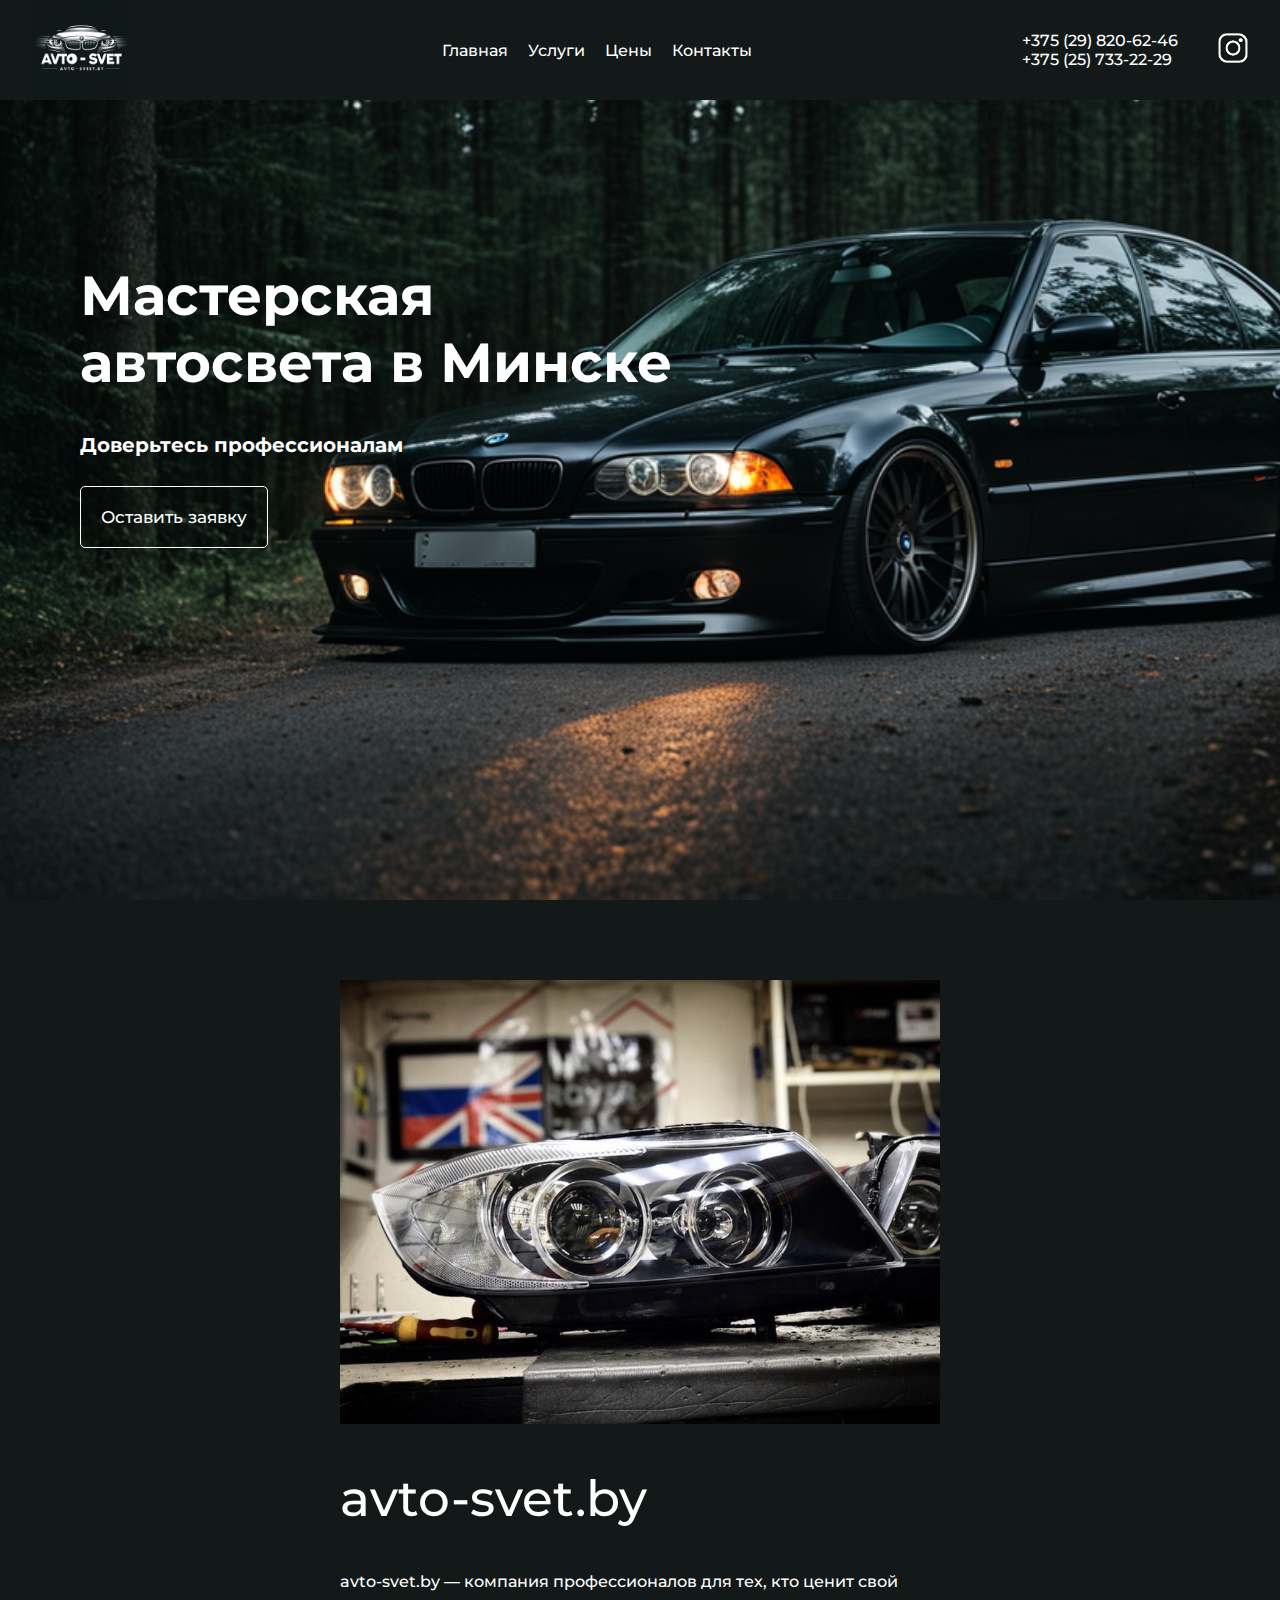
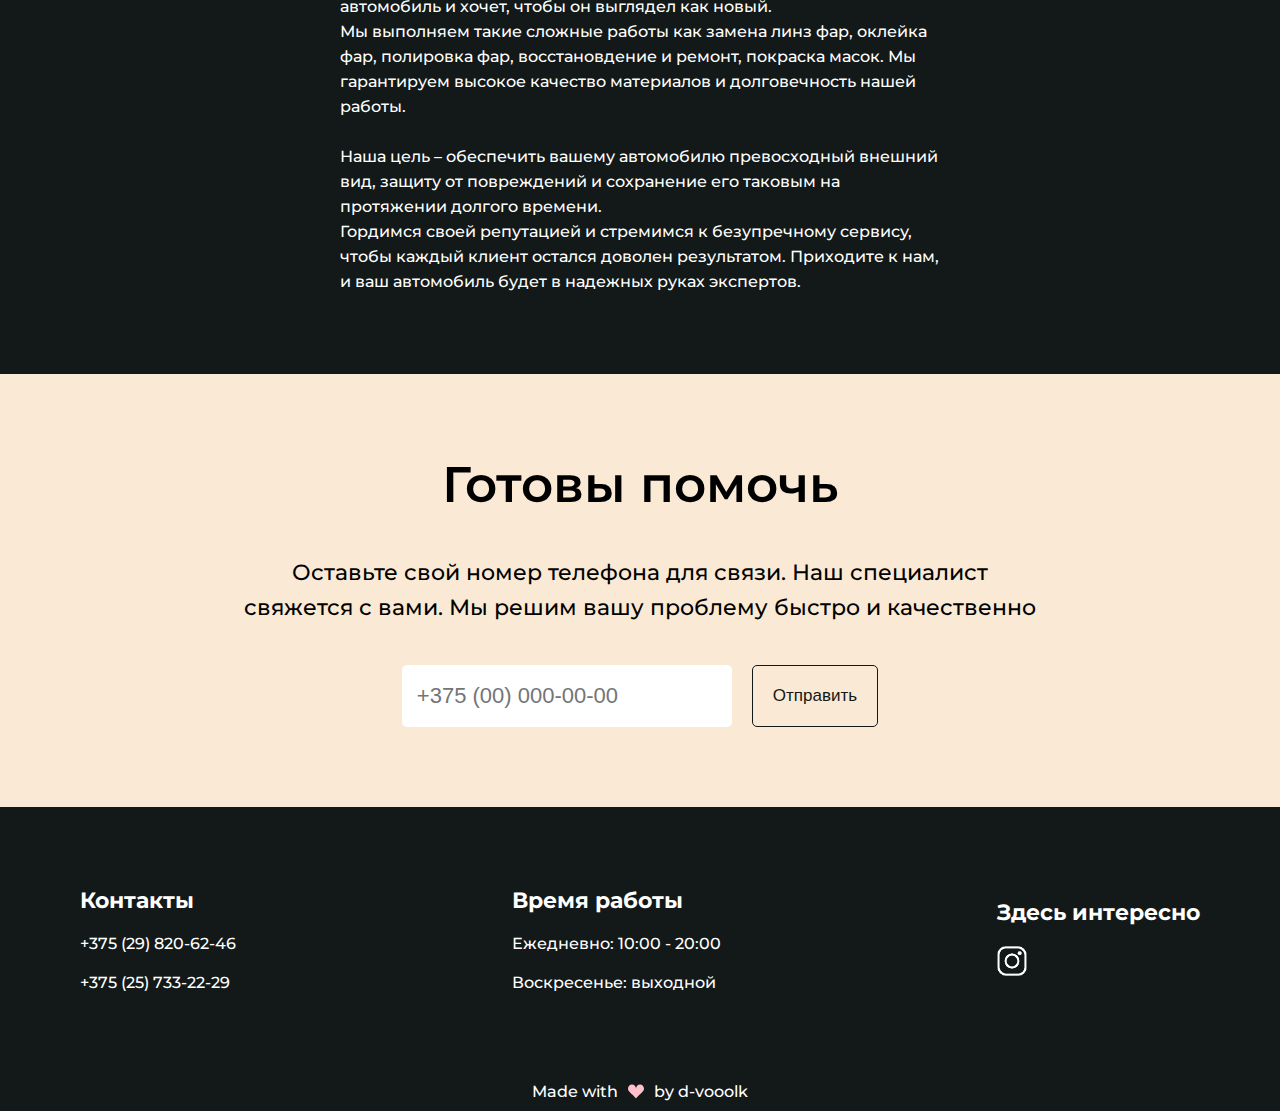
==== index.html @ f67eaac8 "initial with first page" ====
<!doctype html>
<html lang="ru">
<head>
    <meta charset="UTF-8">
    <meta name="viewport"
          content="width=device-width, user-scalable=no, initial-scale=1.0, maximum-scale=1.0, minimum-scale=1.0">
    <meta http-equiv="X-UA-Compatible" content="ie=edge">
    <title>avto-svet.by - Восстановление фар авто, полировка, замена стёкол, ремонт - Минск</title>
    <meta name="description"
          content="Полировка фап, ремонт фар, креплений, регулировка света по ГОСТ для техосмотра, замена стекла, у нас вы можете купить Би лед (bi-led) модули и установить их. Ремонт фар в Минске. -Ремонт корпусов фар -Установка Bi-led модулей -Ремонт креплений -Полировка фар. +375(29)820-62-46">
    <link rel="icon" type="image/x-icon" href="img/favicon.ico">
    <link rel="stylesheet" href="styles/styles.css">
    <link rel="stylesheet" href="styles/config.css">

    <link rel="preconnect" href="https://fonts.googleapis.com">
    <link rel="preconnect" href="https://fonts.gstatic.com" crossorigin>
    <link href="https://fonts.googleapis.com/css2?family=Montserrat:ital,wght@0,100..900;1,100..900&display=swap"
          rel="stylesheet">
</head>
<body>
<header>
    <div class="logo">
        <img src="img/logo.png" alt="avto-svet.by"/>
    </div>
    <nav class="header-nav">
        <ul>
            <li><a href="#">Главная</a></li>
            <li><a href="#">Услуги</a></li>
            <li><a href="#">Цены</a></li>
            <li><a href="#">Контакты</a></li>
        </ul>
    </nav>
    <div class="header-contacts">
        <div class="header-phone">
            <a href="tel:+375 (29) 820-62-46">+375 (29) 820-62-46</a>
            <a href="tel:+375 (25) 733-22-29">+375 (25) 733-22-29</a>
        </div>
        <div class="inst">
            <a href="https://instagram.com/avto_svet_by" target="_blank">
                <img src="img/social/inst-white.png" alt="instagram-avto-svet.by"/>
            </a>
        </div>
    </div>


    <div class="mobile-menu">
        <div class="burger-container" id="burger">
            <img src="img/icons/burger-white.png" alt="menu" />
        </div>
        <div class="close-container" id="closeBurger">
            <img src="img/icons/close-white.png" alt="close menu" />
        </div>
    </div>

    <div class="mobile-nav" id="mobileNav">
        <nav>
            <nav class="header-nav-mobile">
                <ul>
                    <li><a href="#">Главная</a></li>
                    <li><a href="#">Услуги</a></li>
                    <li><a href="#">Цены</a></li>
                    <li><a href="#">Контакты</a></li>
                </ul>
            </nav>
            <div class="header-contacts-mobile">
                <div class="header-phone">
                    <a href="tel:+375 (29) 820-62-46">+375 (29) 820-62-46</a>
                    <a href="tel:+375 (25) 733-22-29">+375 (25) 733-22-29</a>
                </div>
                <div class="inst">
                    <a href="https://instagram.com/avto_svet_by" target="_blank">
                        <img src="img/social/inst-white.png" alt="instagram-avto-svet.by"/>
                    </a>
                </div>
            </div>
        </nav>
    </div>
</header>

<main>
    <section class="first-section">
        <div class="general-text-container">
            <h1 class="general-text">Мастерская автосвета в Минске</h1>
            <h2 class="under-general-text">Доверьтесь профессионалам</h2>
            <a href="#call-us" class="button">Оставить заявку</a>
        </div>
    </section>

    <section class="about">
        <div class="about-img">
            <img src="img/about/retrofit-about.jpeg" alt="retrofit-avtosvet-by"/>
        </div>
        <div class="about-text-container">
            <div class="about-header-text">
                avto-svet.by
            </div>
            <div class="about-description">
                avto-svet.by — компания профессионалов для тех, кто ценит свой автомобиль и хочет, чтобы он выглядел как
                новый. <br/>
                Мы выполняем такие сложные работы как замена линз фар, оклейка фар, полировка фар, восстановдение и
                ремонт, покраска масок. Мы гарантируем высокое качество материалов и долговечность нашей работы. <br/><br/>
                Наша цель – обеспечить вашему автомобилю превосходный внешний вид, защиту от повреждений и сохранение
                его таковым на протяжении долгого времени. <br/>
                Гордимся своей репутацией и стремимся к безупречному сервису, чтобы каждый клиент остался доволен
                результатом. Приходите к нам, и ваш автомобиль будет в надежных руках экспертов.
            </div>
        </div>
    </section>

    <section class="call-us" id="call-us">
        <div class="call-us-container">
            <div class="call-us-header">Готовы помочь</div>
            <div class="call-us-description">Оставьте свой номер телефона для связи. Наш специалист свяжется с вами. Мы решим вашу проблему быстро и качественно</div>
            <form class="call-us-form" action="send-phone.php" method="post" target="_blank">
                <input class="phone-input" formtarget="_blank" name="phone-send" type="tel" placeholder="+375 (00) 000-00-00">
                <input type="submit" class="button dark-button" value="Отправить">
            </form>
        </div>
    </section>
</main>

<footer>
    <div class="footer">
        <div class="footer-contacts">
            <div class="footer-title">Контакты</div>
            <a href="tel:+375 (29) 820-62-46">+375 (29) 820-62-46</a>
            <a href="tel:+375 (25) 733-22-29">+375 (25) 733-22-29</a>
        </div>
        <div class="work-time">
            <div class="footer-title">Время работы</div>
            <div>Ежедневно: 10:00 - 20:00</div>
            <div>Воскресенье: выходной</div>
        </div>
        <div class="footer-social">
            <div class="footer-title">Здесь интересно</div>
            <div class="footer-social-inst">
                <a href="https://instagram.com/avto_svet_by" target="_blank">
                    <img src="img/social/inst-white.png" alt="instagram-avto-svet.by"/>
                </a>
            </div>
        </div>
    </div>
    <div class="annotation">
        <span>Made with</span>
        <img src="img/icons/heart.svg" alt="made with love" />
        <span>by <a href="https://github.com/d-vooolk" target="_blank">d-vooolk</a></span>
    </div>
</footer>

<script src="scripts/mobileNav.js"></script>
</body>
</html>
---- styles/styles.css ----
html {
    scroll-behavior: smooth;
}

body {
    margin: 0;
    padding: 0;
    font-family: "Montserrat", sans-serif;
    font-optical-sizing: auto;
    font-weight: 500;
    font-style: normal;
    font-size: 16px;
    box-sizing: border-box;
}

header {
    max-height: 100px;
    display: flex;
    padding: 0 5em;
    background-color: var(--base-background-color);
    align-items: center;
    justify-content: space-between;
    color: white;
    position: fixed;
    width: 100%;
    box-sizing: border-box;
}

header a {
    color: white;
}

.logo img {
    width: 100px;
}

.header-contacts {
    display: flex;
    align-items: center;
    gap: 40px
}

.header-phone {
    display: flex;
    flex-direction: column;
}

.header-phone a:hover {
    color: var(--base-light-background);
}

.header-nav ul {
    display: flex;
    list-style: none;
    gap: 40px;
}

.header-nav ul li a:hover {
    color: var(--base-light-background);
    border-bottom: 1px solid var(--base-light-background);
    transition: 0.5s;
}

a {
    text-decoration: none;
}

.inst img {
    width: 30px;
}

.first-section {
    background-image: url("../img/first/first.png");
    width: 100%;
    height: 100vh;
    background-size: cover;
    background-position: left;
    color: white;
}

.general-text-container {
    padding: 25vh 5em;
    gap: 40px
}

.general-text {
    font-size: 55px;
    max-width: 600px;
}

.under-general-text {
    font-size: 20px;
    margin-bottom: 50px;
}

.button {
    border: 1px solid white;
    background-color: transparent;
    color: white;
    padding: 20px;
    font-size: 17px;
    border-radius: 5px;
    cursor: pointer;
    transition: ease-in-out, 0.5s;
}

.button:hover {
    background-color: white;
    color: var(--base-background-color);
    transition: ease-in-out, 0.5s;
}

.dark-button {
    color: var(--base-text-color-dark);
    border: 1px solid var(--base-text-color-dark);
}

.dark-button:hover {
    background-color: var(--base-text-color-dark);
    color: var(--base-light-background);
}

.about {
    display: flex;
    padding: var(--base-section-padding);
    background-color: var(--base-background-color);
    color: var(--base-text-color-light);
    gap: 40px;
    align-items: center;
    justify-content: center;
}

.about-img img {
    max-width: 600px;
}

.about-header-text {
    font-size: 50px;
}

.about-text-container {
    display: flex;
    flex-direction: column;
    gap: 40px;
}

.about-description {
    max-width: 600px;
    line-height: 25px;
}

footer {
    display: flex;
    flex-direction: column;
    background-color: var(--base-background-color);
    color: var(--base-text-color-light);
}

footer a {
    color: var(--base-text-color-light);
}

.annotation {
    display: flex;
    gap: 10px;
    padding: 10px;
    justify-content: center;
}

.footer {
    display: flex;
    background-color: var(--base-background-color);
    color: var(--base-text-color-light);
    padding: var(--base-section-padding);
    align-items: center;
    justify-content: space-between;
}

.footer a {
    color: var(--base-text-color-light);
}

.footer-title {
    font-size: 22px;
    font-weight: 700;
}

.footer-contacts, .work-time, .footer-social {
    display: flex;
    flex-direction: column;
    gap: 20px;
}

.footer-social-inst img {
    width: 30px;
}

.call-us {
    background-color: var(--base-light-background);
    padding: var(--base-section-padding);
}

.call-us-container {
    display: flex;
    flex-direction: column;
    gap: 40px;
    align-items: center;
    justify-content: center;
}

.call-us-header {
    font-size: 50px;
    font-weight: 600;
}

.call-us-description {
    font-size: 22px;
    max-width: 800px;
    line-height: 35px;
    text-align: center;
}

.call-us-form {
    display: flex;
    gap: 20px;
}

.phone-input {
    width: 300px;
    padding: 0 15px;
    font-size: 22px;
    border: none;
    border-radius: 5px;
    outline:none;
}

.mobile-menu {
    display: none;
    justify-content: center;
    align-items: center;
}

.mobile-nav {
    display: none;
}

@media (min-width: 1px) and (max-width: 1280px) {
    header {
        padding: 2em;
    }

    .header-nav ul {
        display: flex;
        list-style: none;
        gap: 20px;
    }

    .about {
        flex-direction: column;
    }
}

@media (min-width: 340px) and (max-width: 768px) {
    .header-nav {
        display: none;
    }

    .header-contacts {
        display: none;
    }

    .first-section {
        background-position: -150px 100px;
    }

    .general-text {
        font-size: 30px;
    }

    .general-text-container {
        padding: 25vh 2em;
    }

    .about-img img {
        max-width: 90vw;
    }

    .about-header-text {
        font-size: 30px;
        width: 90vw;
    }

    .about-description {
        max-width: 600px;
        line-height: 25px;
    }

    .call-us-header {
        font-size: 30px;
        font-weight: 600;
        width: 90vw;
        text-align: center;
    }

    .call-us-description {
        font-size: 19px;
        max-width: 800px;
        line-height: 35px;
        text-align: center;
    }

    .call-us-form {
        flex-direction: column;
        gap: 20px;
    }

    .phone-input {
        line-height: 50px;
    }

    .footer {
        flex-direction: column;
        gap: 40px;
        padding: 3em;
        justify-content: center;
    }

    .footer-contacts, .work-time, .footer-social {
        align-items: center;
    }

    .burger-container {
        display: flex;
    }

    .burger-container img {
        max-width: 50px;
    }

    .close-container {
        display: none;
    }

    .close-container img {
        max-width: 40px;
    }

    .mobile-nav {
        position: absolute;
        background-color: var(--base-background-color);
        top: 100px;
        left: 0;
        width: 100vw;
        padding: 20px 20px 50px;
        box-sizing: border-box;
        flex-direction: column;
    }

    .mobile-nav nav {
        display: flex;
        flex-direction: column;
        gap: 40px;
    }

    .header-nav-mobile ul {
        display: flex;
        flex-direction: column;
        list-style: none;
        gap: 40px;
        align-items: center;
        padding: 0;
    }

    .header-phone {
        display: flex;
        gap: 20px;
    }

    .header-contacts-mobile {
        display: flex;
        flex-direction: column;
        align-items: center;
        gap: 40px
    }

    .mobile-menu {
        display: flex;
        justify-content: center;
        align-items: center;
    }
}
---- styles/config.css ----
:root {
    --base-background-color: rgb(18, 25, 24);
    --base-light-background: #fae9d5;
    --base-text-color-dark: rgb(18, 25, 24);
    --base-text-color-light: white;

    --base-section-padding: 5em 5em;
    --base-padding-top: 5em;
    --base-padding-bottom: 5em;
    --base-padding-left: 5em;
}
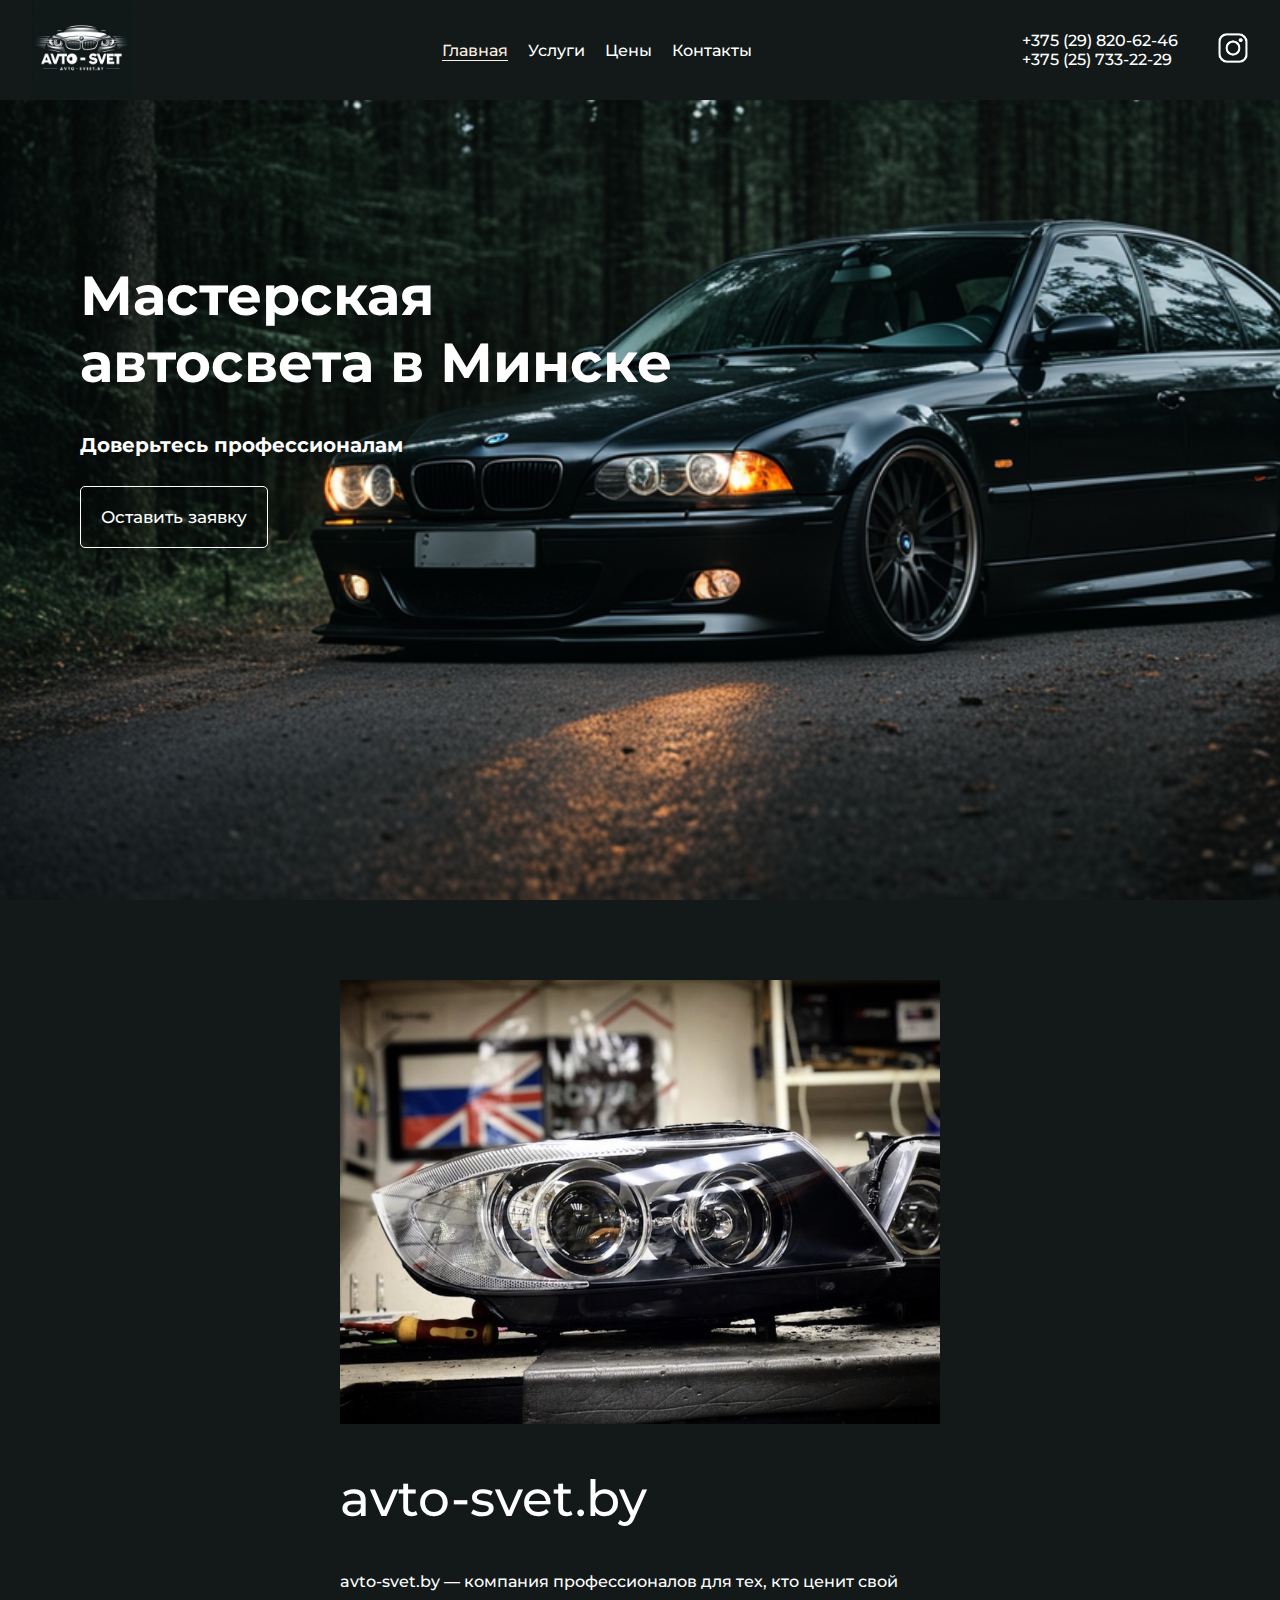
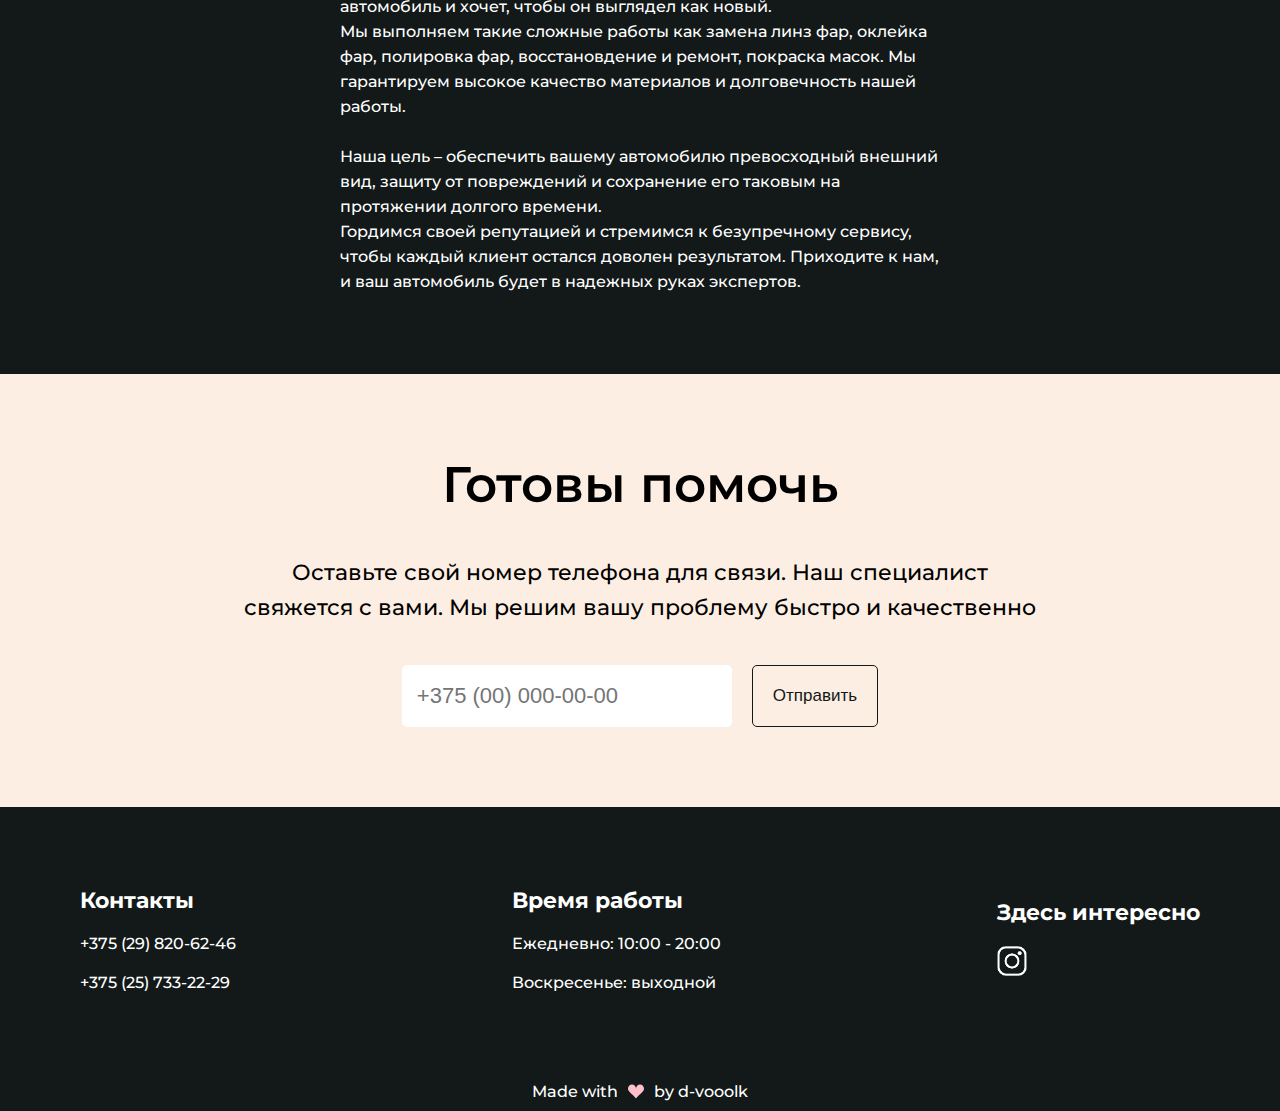
==== commit a9b23661: "add services and price pages" ====
--- a/index.html
+++ b/index.html
@@ -8,6 +8,7 @@
     <title>avto-svet.by - Восстановление фар авто, полировка, замена стёкол, ремонт - Минск</title>
     <meta name="description"
           content="Полировка фап, ремонт фар, креплений, регулировка света по ГОСТ для техосмотра, замена стекла, у нас вы можете купить Би лед (bi-led) модули и установить их. Ремонт фар в Минске. -Ремонт корпусов фар -Установка Bi-led модулей -Ремонт креплений -Полировка фар. +375(29)820-62-46">
+
     <link rel="icon" type="image/x-icon" href="img/favicon.ico">
     <link rel="stylesheet" href="styles/styles.css">
     <link rel="stylesheet" href="styles/config.css">
@@ -20,14 +21,16 @@
 <body>
 <header>
     <div class="logo">
-        <img src="img/logo.png" alt="avto-svet.by"/>
+        <a href="index.html">
+            <img src="img/logo.png" alt="avto-svet.by"/>
+        </a>
     </div>
     <nav class="header-nav">
         <ul>
-            <li><a href="#">Главная</a></li>
-            <li><a href="#">Услуги</a></li>
-            <li><a href="#">Цены</a></li>
-            <li><a href="#">Контакты</a></li>
+            <li><a class="current-page" href="index.html">Главная</a></li>
+            <li><a href="services.html">Услуги</a></li>
+            <li><a href="price.html">Цены</a></li>
+            <li><a href="#footer">Контакты</a></li>
         </ul>
     </nav>
     <div class="header-contacts">
@@ -56,10 +59,10 @@
         <nav>
             <nav class="header-nav-mobile">
                 <ul>
-                    <li><a href="#">Главная</a></li>
-                    <li><a href="#">Услуги</a></li>
-                    <li><a href="#">Цены</a></li>
-                    <li><a href="#">Контакты</a></li>
+                    <li><a class="current-page" href="index.html">Главная</a></li>
+                    <li><a href="services.html">Услуги</a></li>
+                    <li><a href="price.html">Цены</a></li>
+                    <li><a href="#footer">Контакты</a></li>
                 </ul>
             </nav>
             <div class="header-contacts-mobile">
@@ -119,7 +122,7 @@
     </section>
 </main>
 
-<footer>
+<footer id="footer">
     <div class="footer">
         <div class="footer-contacts">
             <div class="footer-title">Контакты</div>
--- a/styles/styles.css
+++ b/styles/styles.css
@@ -244,6 +244,11 @@
     display: none;
 }
 
+.current-page {
+    color: var(--base-light-background);
+    border-bottom: 1px solid var(--base-light-background);
+}
+
 @media (min-width: 1px) and (max-width: 1280px) {
     header {
         padding: 2em;
--- a/styles/config.css
+++ b/styles/config.css
@@ -1,6 +1,6 @@
 :root {
     --base-background-color: rgb(18, 25, 24);
-    --base-light-background: #fae9d5;
+    --base-light-background: #fceee2;
     --base-text-color-dark: rgb(18, 25, 24);
     --base-text-color-light: white;
 
